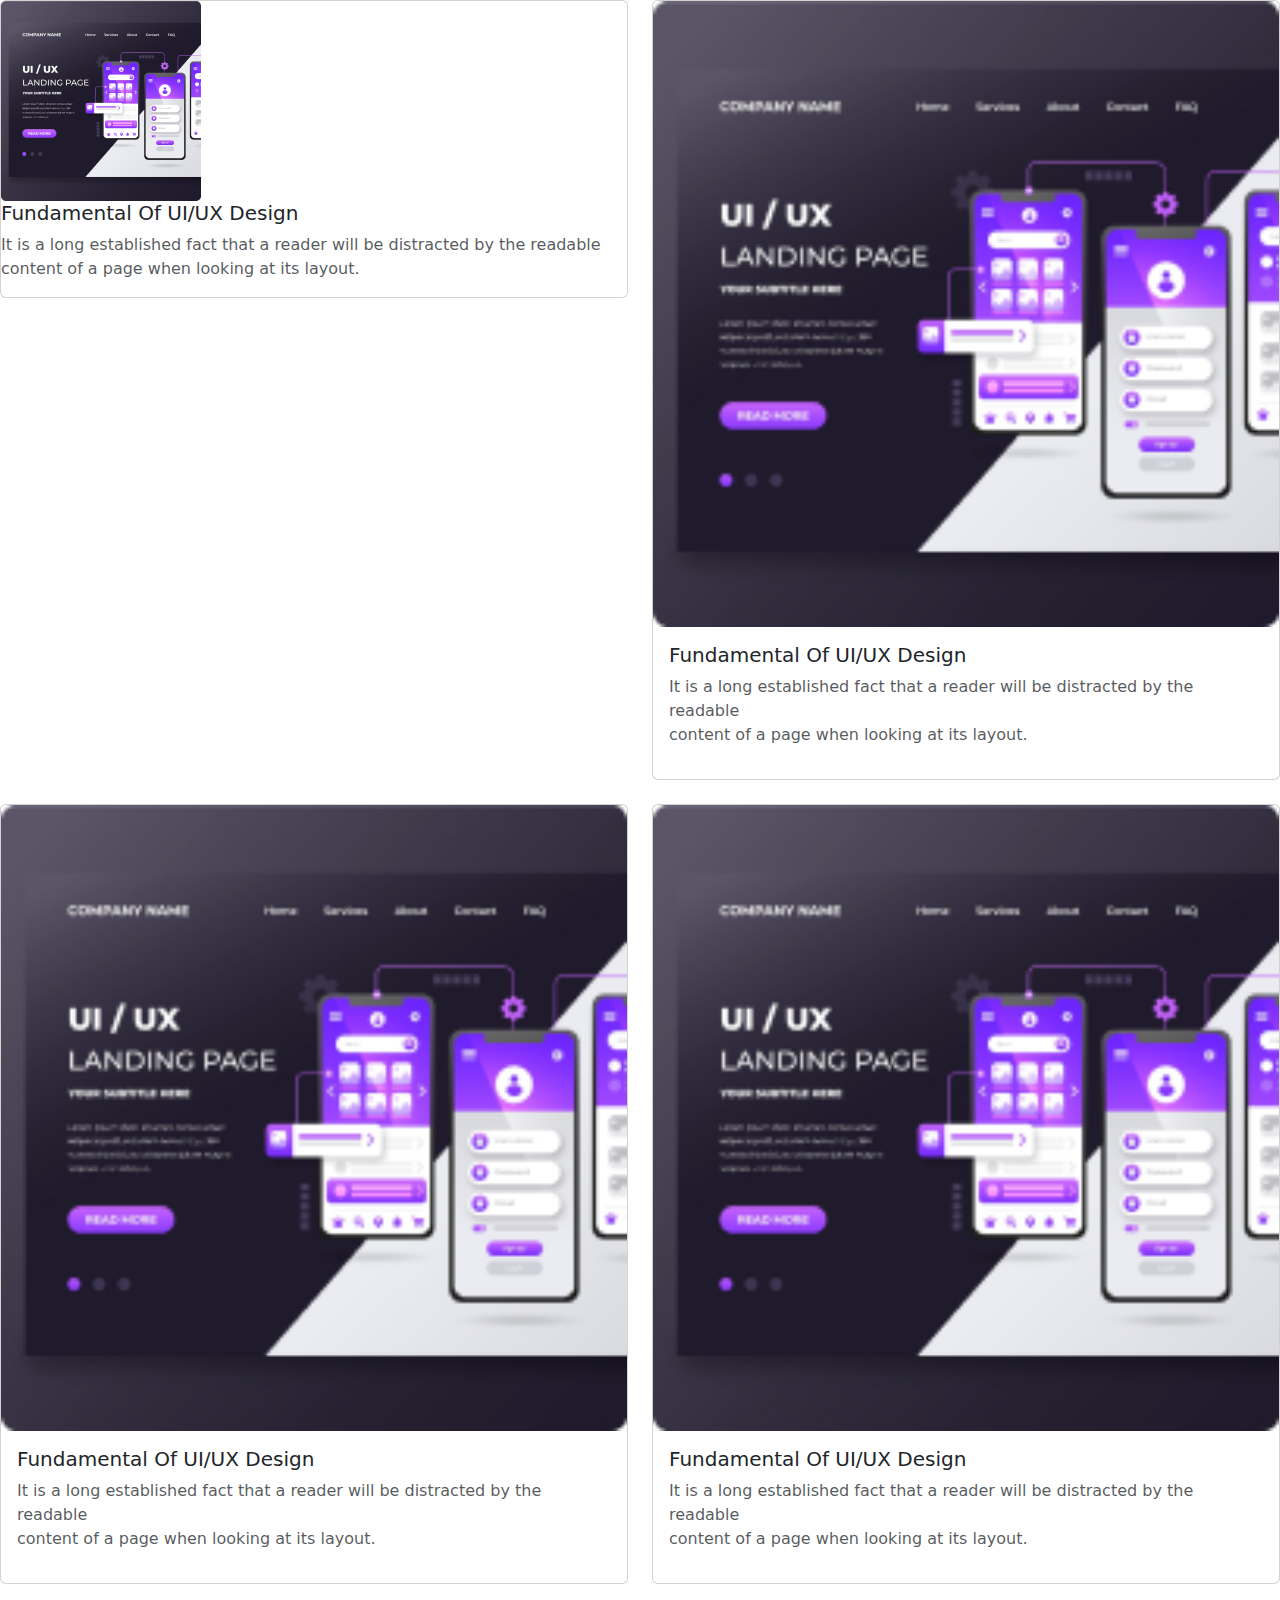
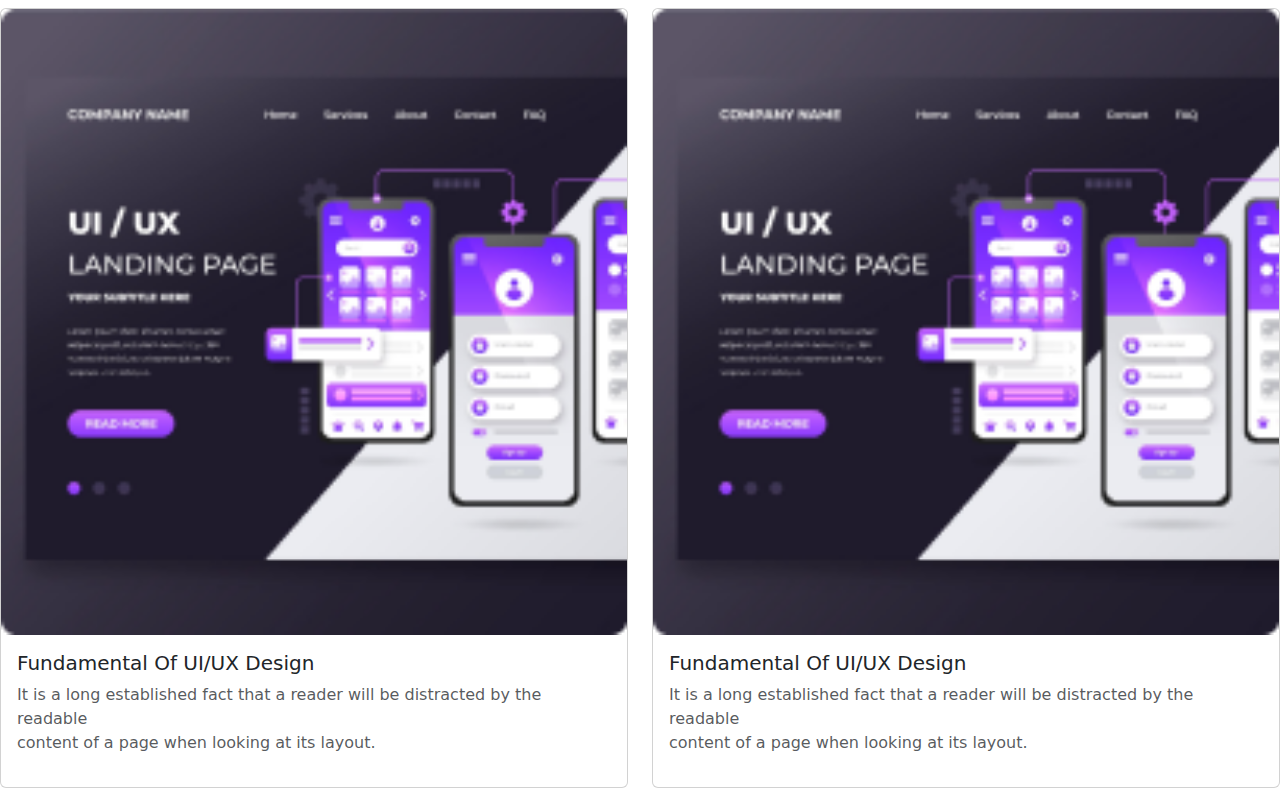
==== sd.html @ 64af266b "course name section  responsive" ====
<!DOCTYPE html>
<html lang="en">

<head>
    <meta charset="UTF-8">
    <meta http-equiv="X-UA-Compatible" content="IE=edge">
    <meta name="viewport" content="width=device-width, initial-scale=1.0">
    <title>Document</title>
    <link rel="stylesheet" href="	https://cdn.jsdelivr.net/npm/bootstrap@5.2.3/dist/css/bootstrap.min.css">
</head>

<body>
    <div class="row row-cols-1 row-cols-md-2 g-4">
        <div class="col">
            <div class="card ">
                <div class="d-flex flex-row">
                    <div>
                        <img src="images/course/course-1.png" class="img-fluid" alt="...">
                    </div>
                </div>
                <div class="">
                    <h5 class="card-title">Fundamental Of UI/UX Design</h5>
                    <p class="card-text text-muted">It is a long established fact that a reader will be distracted by
                        the readable
                        <br>
                        content of a page when looking at its layout.
                    </p>
                    </p>
                </div>
            </div>
        </div>
        <div class="col">
            <div class="card d-flex h-100">
                <img src="images/course/course-1.png" class="card-img-top" alt="...">
                <div class="card-body">
                    <h5 class="card-title">Fundamental Of UI/UX Design</h5>
                    <p class="card-text text-muted">It is a long established fact that a reader will be distracted by
                        the readable
                        <br>
                        content of a page when looking at its layout.
                    </p>
                    </p>
                </div>
            </div>
        </div>
        <div class="col">
            <div class="card d-flex h-100">
                <img src="images/course/course-1.png" class="card-img-top" alt="...">
                <div class="card-body">
                    <h5 class="card-title">Fundamental Of UI/UX Design</h5>
                    <p class="card-text text-muted">It is a long established fact that a reader will be distracted by
                        the readable
                        <br>
                        content of a page when looking at its layout.
                    </p>
                    </p>
                </div>
            </div>
        </div>
        <div class="col">
            <div class="card d-flex h-100">
                <img src="images/course/course-1.png" class="card-img-top" alt="...">
                <div class="card-body">
                    <h5 class="card-title">Fundamental Of UI/UX Design</h5>
                    <p class="card-text text-muted">It is a long established fact that a reader will be distracted by
                        the readable
                        <br>
                        content of a page when looking at its layout.
                    </p>
                    </p>
                </div>
            </div>
        </div>
        <div class="col">
            <div class="card d-flex h-100">
                <img src="images/course/course-1.png" class="card-img-top" alt="...">
                <div class="card-body">
                    <h5 class="card-title">Fundamental Of UI/UX Design</h5>
                    <p class="card-text text-muted">It is a long established fact that a reader will be distracted by
                        the readable
                        <br>
                        content of a page when looking at its layout.
                    </p>
                    </p>
                </div>
            </div>
        </div>
        <div class="col">
            <div class="card d-flex h-100">
                <img src="images/course/course-1.png" class="card-img-top" alt="...">
                <div class="card-body">
                    <h5 class="card-title">Fundamental Of UI/UX Design</h5>
                    <p class="card-text text-muted">It is a long established fact that a reader will be distracted by
                        the readable
                        <br>
                        content of a page when looking at its layout.
                    </p>
                    </p>
                </div>
            </div>
        </div>
    </div>


    <script src="https://cdn.jsdelivr.net/npm/bootstrap@5.2.3/dist/js/bootstrap.bundle.min.js"></script>
</body>

</html>
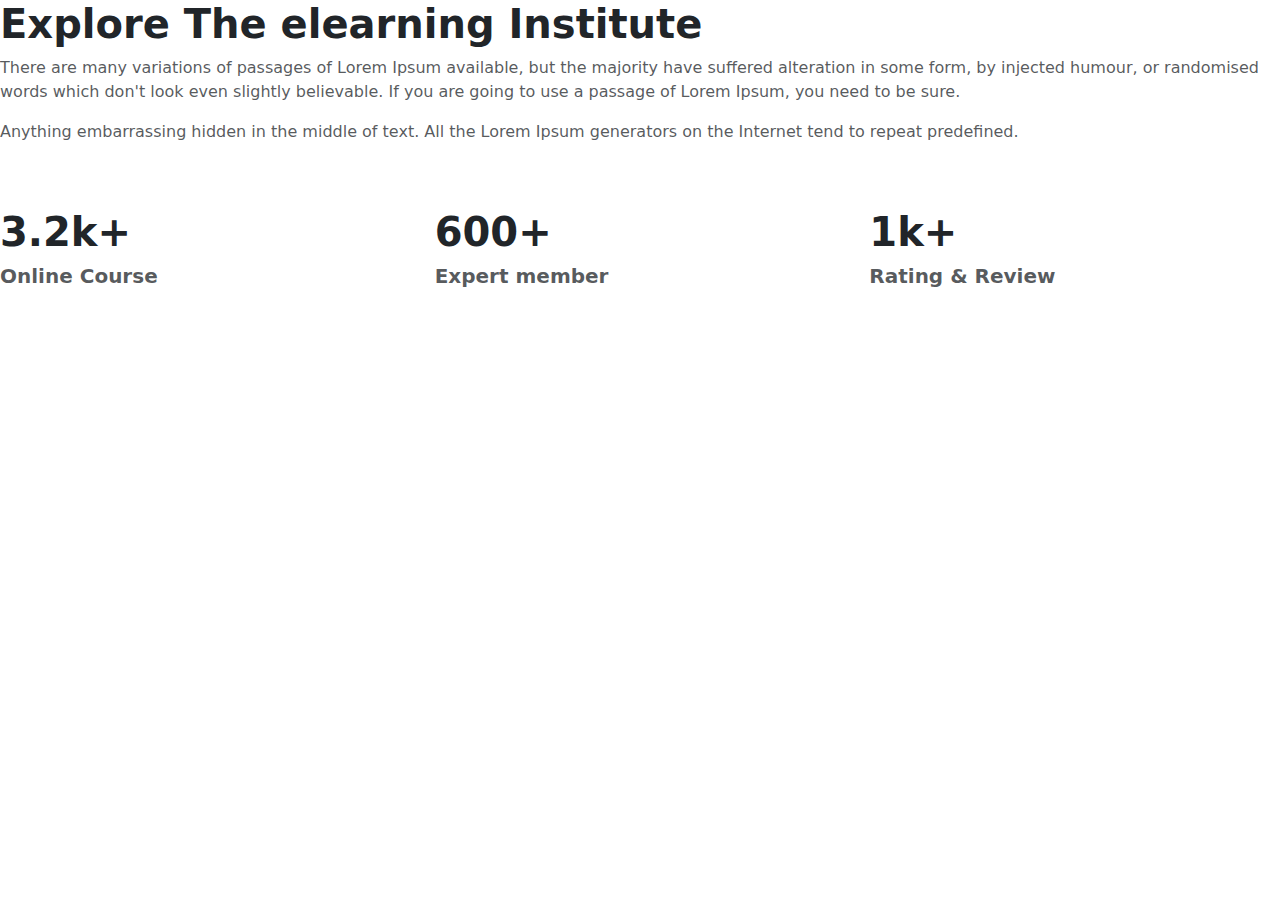
==== commit 0e927458: "Optional section" ====
--- a/sd.html
+++ b/sd.html
@@ -10,95 +10,38 @@
 </head>
 
 <body>
-    <div class="row row-cols-1 row-cols-md-2 g-4">
-        <div class="col">
-            <div class="card ">
-                <div class="d-flex flex-row">
-                    <div>
-                        <img src="images/course/course-1.png" class="img-fluid" alt="...">
-                    </div>
-                </div>
-                <div class="">
-                    <h5 class="card-title">Fundamental Of UI/UX Design</h5>
-                    <p class="card-text text-muted">It is a long established fact that a reader will be distracted by
-                        the readable
-                        <br>
-                        content of a page when looking at its layout.
-                    </p>
-                    </p>
-                </div>
+    <div class="col">
+        <h1 class="fw-bold">
+            Explore The elearning
+            Institute
+        </h1>
+        <p class="text-muted">
+            There are many variations of passages of Lorem Ipsum available, but the
+            majority have suffered alteration in some form, by injected humour, or
+            randomised words which don't look even slightly believable. If you are going
+            to use a passage of Lorem Ipsum, you need to be sure.
+        </p>
+        <p class="text-muted">
+            Anything embarrassing hidden in the middle of text. All the Lorem Ipsum
+            generators on the Internet tend to repeat predefined.
+        </p>
+        <div class="row row-cols-1 row-cols-lg-3 row-cols-md-2 row-cols-sm-2 pt-5">
+            <div class="col">
+                <h1 class="fw-bold">3.2k+</h1>
+                <h5 class="text-muted fw-bolder">Online Course</h5>
+            </div>
+            <div class="col">
+                <h1 class="fw-bold">600+</h1>
+                <h5 class="text-muted fw-bolder">Expert member</h5>
+            </div>
+            <div class="col">
+                <h1 class="fw-bold">1k+</h1>
+                <h5 class="text-muted fw-bolder">Rating & Review</h5>
             </div>
         </div>
-        <div class="col">
-            <div class="card d-flex h-100">
-                <img src="images/course/course-1.png" class="card-img-top" alt="...">
-                <div class="card-body">
-                    <h5 class="card-title">Fundamental Of UI/UX Design</h5>
-                    <p class="card-text text-muted">It is a long established fact that a reader will be distracted by
-                        the readable
-                        <br>
-                        content of a page when looking at its layout.
-                    </p>
-                    </p>
-                </div>
-            </div>
-        </div>
-        <div class="col">
-            <div class="card d-flex h-100">
-                <img src="images/course/course-1.png" class="card-img-top" alt="...">
-                <div class="card-body">
-                    <h5 class="card-title">Fundamental Of UI/UX Design</h5>
-                    <p class="card-text text-muted">It is a long established fact that a reader will be distracted by
-                        the readable
-                        <br>
-                        content of a page when looking at its layout.
-                    </p>
-                    </p>
-                </div>
-            </div>
-        </div>
-        <div class="col">
-            <div class="card d-flex h-100">
-                <img src="images/course/course-1.png" class="card-img-top" alt="...">
-                <div class="card-body">
-                    <h5 class="card-title">Fundamental Of UI/UX Design</h5>
-                    <p class="card-text text-muted">It is a long established fact that a reader will be distracted by
-                        the readable
-                        <br>
-                        content of a page when looking at its layout.
-                    </p>
-                    </p>
-                </div>
-            </div>
-        </div>
-        <div class="col">
-            <div class="card d-flex h-100">
-                <img src="images/course/course-1.png" class="card-img-top" alt="...">
-                <div class="card-body">
-                    <h5 class="card-title">Fundamental Of UI/UX Design</h5>
-                    <p class="card-text text-muted">It is a long established fact that a reader will be distracted by
-                        the readable
-                        <br>
-                        content of a page when looking at its layout.
-                    </p>
-                    </p>
-                </div>
-            </div>
-        </div>
-        <div class="col">
-            <div class="card d-flex h-100">
-                <img src="images/course/course-1.png" class="card-img-top" alt="...">
-                <div class="card-body">
-                    <h5 class="card-title">Fundamental Of UI/UX Design</h5>
-                    <p class="card-text text-muted">It is a long established fact that a reader will be distracted by
-                        the readable
-                        <br>
-                        content of a page when looking at its layout.
-                    </p>
-                    </p>
-                </div>
-            </div>
-        </div>
+
+
+
     </div>
 
 
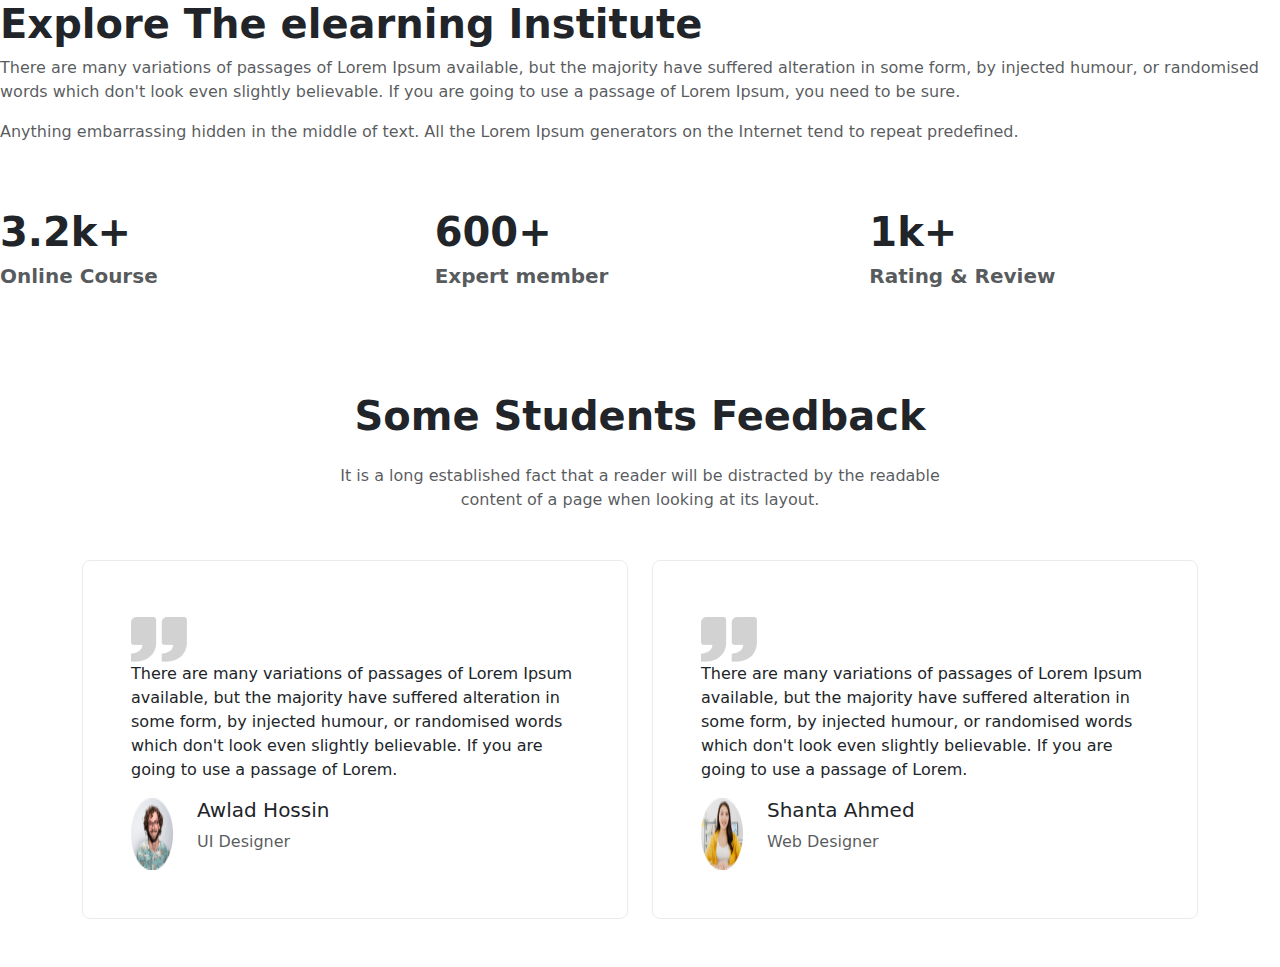
==== commit b0403412: "frequently asked question" ====
--- a/sd.html
+++ b/sd.html
@@ -39,8 +39,88 @@
                 <h5 class="text-muted fw-bolder">Rating & Review</h5>
             </div>
         </div>
+        <section class="container my-5">
+            <div class=" my-5 pt-5">
+                <h1 class="d-flex justify-content-center align-items-center fw-bold">
+                    Some Students Feedback
+                </h1>
+                <div class="text-muted d-flex justify-content-center align-items-center pt-3">
+                    It is a long established fact that a reader will be distracted by the readable
+
+                </div>
+                <div class=" text-muted d-flex justify-content-center align-items-center align-middle">content of a page
+                    when
+                    looking at its layout.
+                </div>
+
+            </div>
+
+            <div class="d-flex flex-sm-column flex-column flex-md-column flex-lg-row gap-4 ">
 
 
+                <div class="position-relative rounded-3 border border-light-subtle p-5">
+                    <div
+                        class="position-absolute top-50 start-0 translate-middle d-none d-sm-none d-md-none d-lg-block">
+                        <i class="fa-solid fa-angle-left"></i>
+                    </div>
+                    <div class="d-flex justify-content-between pt-2">
+                        <img class="img-fluid" src="images/comma.png">
+                        <div class="">
+                            <i class="fa-solid fa-star"></i>
+                            <i class="fa-solid fa-star"></i>
+                            <i class="fa-solid fa-star"></i>
+                            <i class="fa-solid fa-star"></i>
+                            <i class="fa-regular fa-star"></i>
+                        </div>
+                    </div>
+                    <p>There are many variations of passages of Lorem Ipsum available, but
+                        the majority have suffered alteration in some form, by injected
+                        humour, or randomised words which don't look even slightly
+                        believable. If you are going to use a passage of Lorem.</p>
+                    <div class="d-flex justify-content-start">
+                        <img class="img-fluid" src="images/student/student-5.png" alt="">
+                        <div class="ps-4">
+                            <h5>Awlad Hossin</h5>
+                            <p class="text-muted">UI Designer</p>
+                        </div>
+                    </div>
+                </div>
+
+
+                <div class="position-relative rounded-3 border border-light-subtle p-5">
+                    <div
+                        class="position-absolute top-50 start-100 translate-middle  d-none d-sm-none d-md-none d-lg-block">
+                        <i class="fa-solid fa-angle-right"></i>
+                    </div>
+                    <div class="d-flex justify-content-between pt-2">
+                        <img class="img-fluid" src="images/comma.png">
+                        <div class="">
+                            <i class="fa-solid fa-star"></i>
+                            <i class="fa-solid fa-star"></i>
+                            <i class="fa-solid fa-star"></i>
+                            <i class="fa-solid fa-star"></i>
+                            <i class="fa-regular fa-star"></i>
+                        </div>
+                    </div>
+                    <p>There are many variations of passages of Lorem Ipsum available, but
+                        the majority have suffered alteration in some form, by injected
+                        humour, or randomised words which don't look even slightly
+                        believable. If you are going to use a passage of Lorem.</p>
+                    <div class="d-flex justify-content-start">
+                        <img class="img-fluid" src="images/student/student-6.png" alt="">
+                        <div class="ps-4">
+                            <h5>Shanta Ahmed</h5>
+                            <p class="text-muted">Web Designer</p>
+                        </div>
+                    </div>
+                </div>
+
+            </div>
+            <div class="d-flex justify-content-center pt-3 align-items-center  d-flex d-sm-flex d-md-flex d-lg-none">
+                <button class="btn btn-primary btn-lg ">View All</button>
+            </div>
+
+        </section>
 
     </div>
 
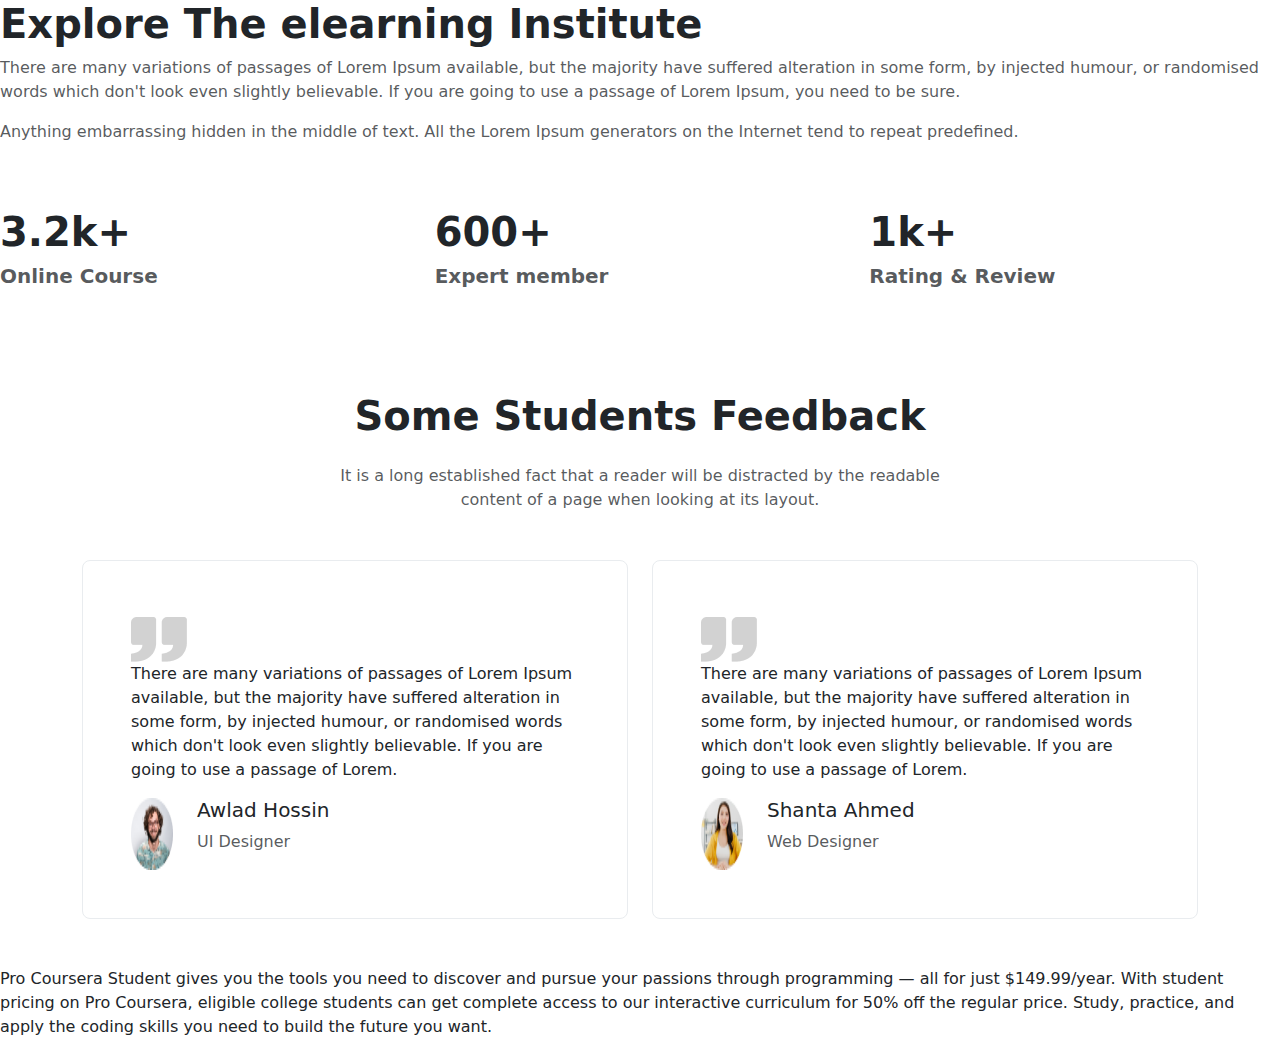
==== commit 6a881a7c: "Resigter" ====
--- a/sd.html
+++ b/sd.html
@@ -123,6 +123,14 @@
         </section>
 
     </div>
+    Pro Coursera Student gives you the tools you need to discover and pursue
+    your
+    passions through programming — all for just $149.99/year.
+    With student pricing on Pro Coursera, eligible college students can get
+    complete access to our interactive curriculum for 50% off the regular price.
+    Study, practice, and apply the coding skills you need to build the future
+    you
+    want.
 
 
     <script src="https://cdn.jsdelivr.net/npm/bootstrap@5.2.3/dist/js/bootstrap.bundle.min.js"></script>
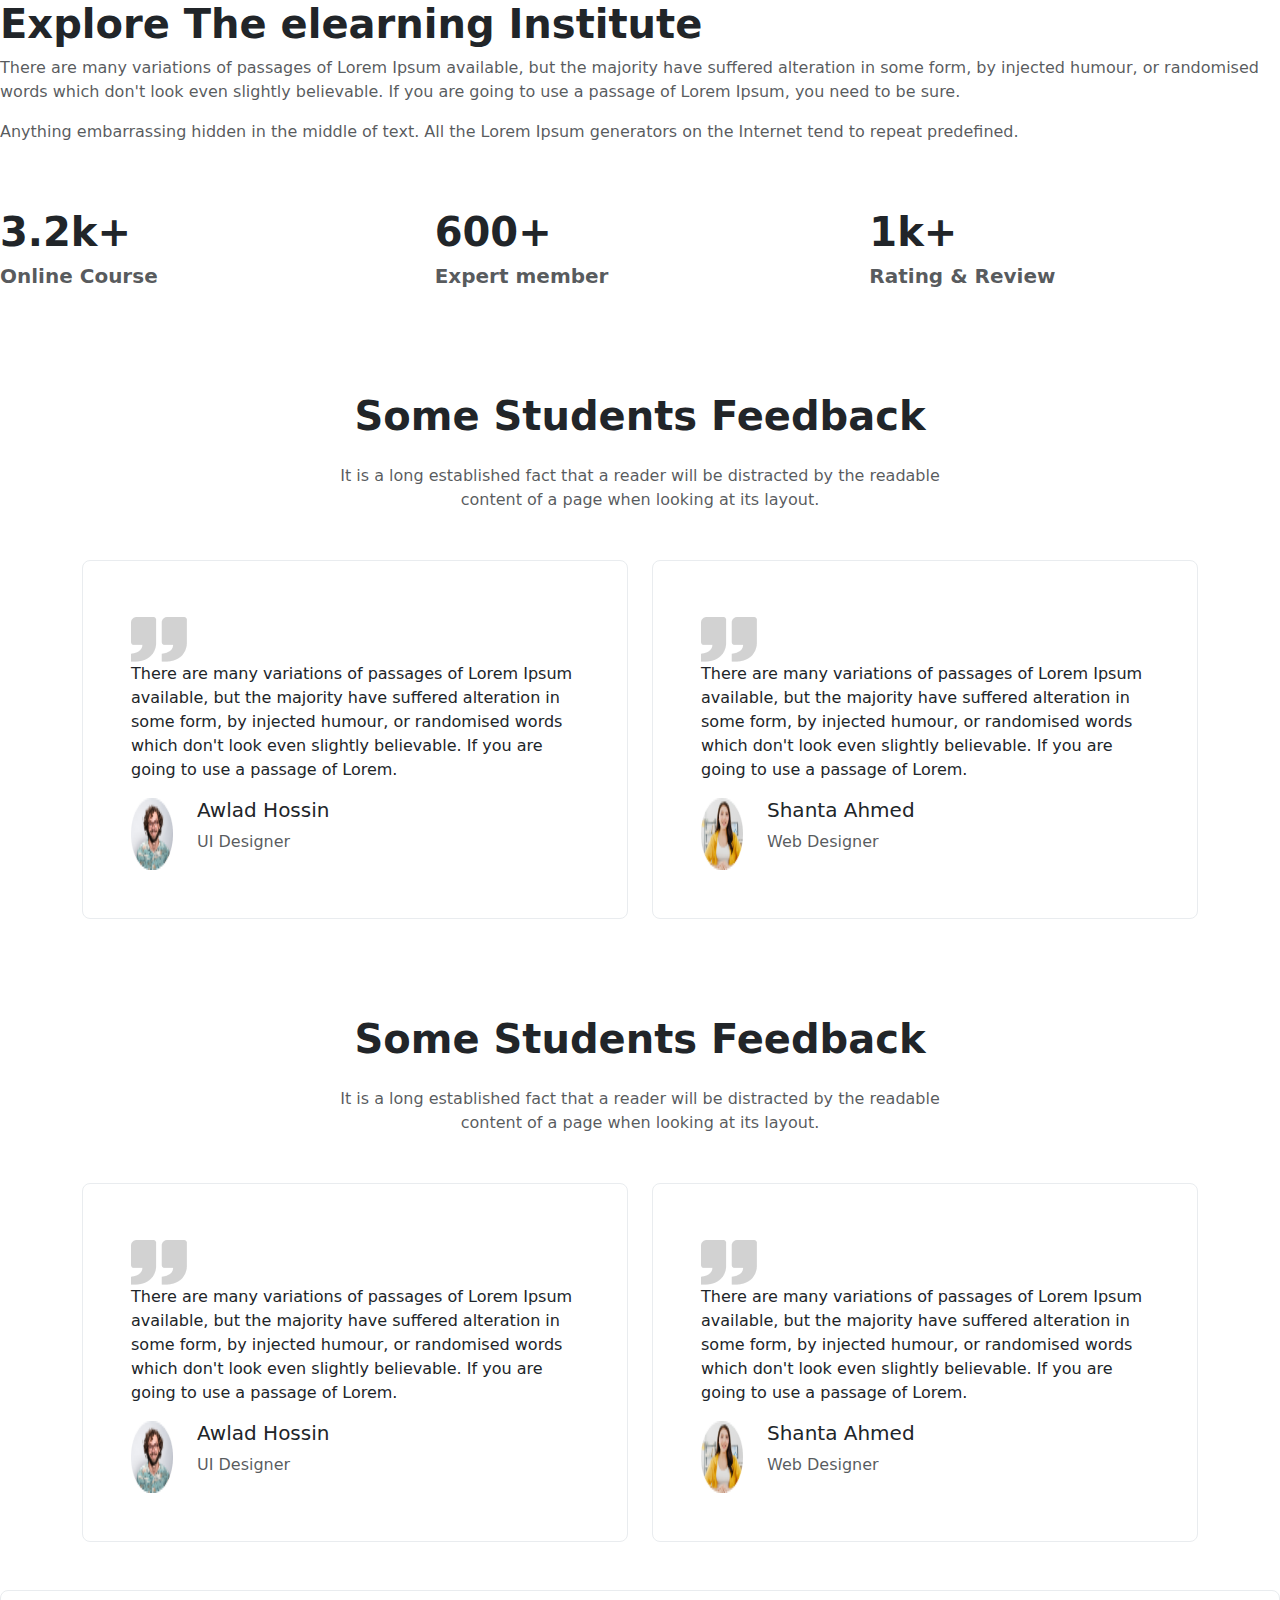
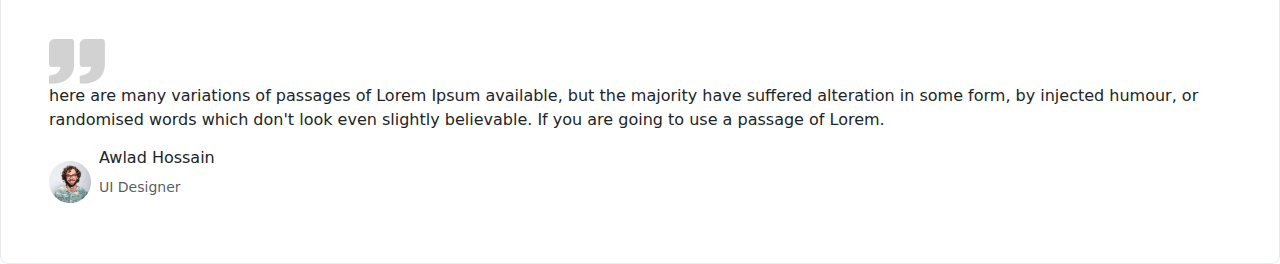
==== commit 67842c22: "color" ====
--- a/sd.html
+++ b/sd.html
@@ -123,15 +123,114 @@
         </section>
 
     </div>
-    Pro Coursera Student gives you the tools you need to discover and pursue
-    your
-    passions through programming — all for just $149.99/year.
-    With student pricing on Pro Coursera, eligible college students can get
-    complete access to our interactive curriculum for 50% off the regular price.
-    Study, practice, and apply the coding skills you need to build the future
-    you
-    want.
-
+    <section class="container my-5">
+        <div class=" my-5 pt-5">
+            <h1 class="d-flex justify-content-center align-items-center fw-bold">
+                Some Students Feedback
+            </h1>
+            <div class="text-muted d-flex justify-content-center align-items-center pt-3">
+                It is a long established fact that a reader will be distracted by the readable
+
+            </div>
+            <div class=" text-muted d-flex justify-content-center align-items-center align-middle">content of a page
+                when
+                looking at its layout.
+            </div>
+
+        </div>
+
+        <div class="d-flex flex-sm-column flex-column flex-md-column flex-lg-row gap-4 ">
+
+
+            <div class="position-relative rounded-3 border border-light-subtle p-5">
+                <div class="position-absolute top-50 start-0 translate-middle d-none d-sm-none d-md-none d-lg-block">
+                    <i class="fa-solid fa-angle-left"></i>
+                </div>
+                <div class="d-flex justify-content-between pt-2">
+                    <img class="img-fluid" src="images/comma.png">
+                    <div class="">
+                        <i class="fa-solid fa-star"></i>
+                        <i class="fa-solid fa-star"></i>
+                        <i class="fa-solid fa-star"></i>
+                        <i class="fa-solid fa-star"></i>
+                        <i class="fa-regular fa-star"></i>
+                    </div>
+                </div>
+                <p>There are many variations of passages of Lorem Ipsum available, but
+                    the majority have suffered alteration in some form, by injected
+                    humour, or randomised words which don't look even slightly
+                    believable. If you are going to use a passage of Lorem.</p>
+                <div class="d-flex justify-content-start">
+                    <img class="img-fluid" src="images/student/student-5.png" alt="">
+                    <div class="ps-4">
+                        <h5>Awlad Hossin</h5>
+                        <p class="text-muted">UI Designer</p>
+                    </div>
+                </div>
+            </div>
+
+
+            <div class="position-relative rounded-3 border border-light-subtle p-5">
+                <div class="position-absolute top-50 start-100 translate-middle  d-none d-sm-none d-md-none d-lg-block">
+                    <i class="fa-solid fa-angle-right"></i>
+                </div>
+                <div class="d-flex justify-content-between pt-2">
+                    <img class="img-fluid" src="images/comma.png">
+                    <div class="">
+                        <i class="fa-solid fa-star"></i>
+                        <i class="fa-solid fa-star"></i>
+                        <i class="fa-solid fa-star"></i>
+                        <i class="fa-solid fa-star"></i>
+                        <i class="fa-regular fa-star"></i>
+                    </div>
+                </div>
+                <p>There are many variations of passages of Lorem Ipsum available, but
+                    the majority have suffered alteration in some form, by injected
+                    humour, or randomised words which don't look even slightly
+                    believable. If you are going to use a passage of Lorem.</p>
+                <div class="d-flex justify-content-start">
+                    <img class="img-fluid" src="images/student/student-6.png" alt="">
+                    <div class="ps-4">
+                        <h5>Shanta Ahmed</h5>
+                        <p class="text-muted">Web Designer</p>
+                    </div>
+                </div>
+            </div>
+
+        </div>
+        <div class="d-flex justify-content-center pt-3 align-items-center  d-flex d-sm-flex d-md-flex d-lg-none">
+            <button class="btn btn-primary btn-lg ">View All</button>
+        </div>
+
+    </section>
+    <div class=" border border-light-subtle p-5 rounded-3">
+        <div class="d-flex justify-content-between">
+            <img src="images/comma.png" alt="">
+            <div class="">
+                <i class="fa-solid fa-star"></i>
+                <i class="fa-solid fa-star"></i>
+                <i class="fa-solid fa-star"></i>
+                <i class="fa-solid fa-star"></i>
+                <i class="fa-regular fa-star"></i>
+            </div>
+        </div>
+        <p>
+            here are many variations of passages of Lorem Ipsum available, but
+            the majority have suffered alteration in some form, by injected
+            humour, or randomised words which don't look even slightly
+            believable. If you are going to use a passage of Lorem.
+        </p>
+        <div class=" d-flex justify-content-start align-items-center">
+            <img src="images/student/student-5.png " alt="">
+            <div class=" ps-2">
+                <h6 class="color-muted">Awlad Hossain</h6>
+                <p>
+                    <small class="text-muted">UI Designer</small>
+                </p>
+            </div>
+        </div>
+
+    </div>
 
     <script src="https://cdn.jsdelivr.net/npm/bootstrap@5.2.3/dist/js/bootstrap.bundle.min.js"></script>
 </body>
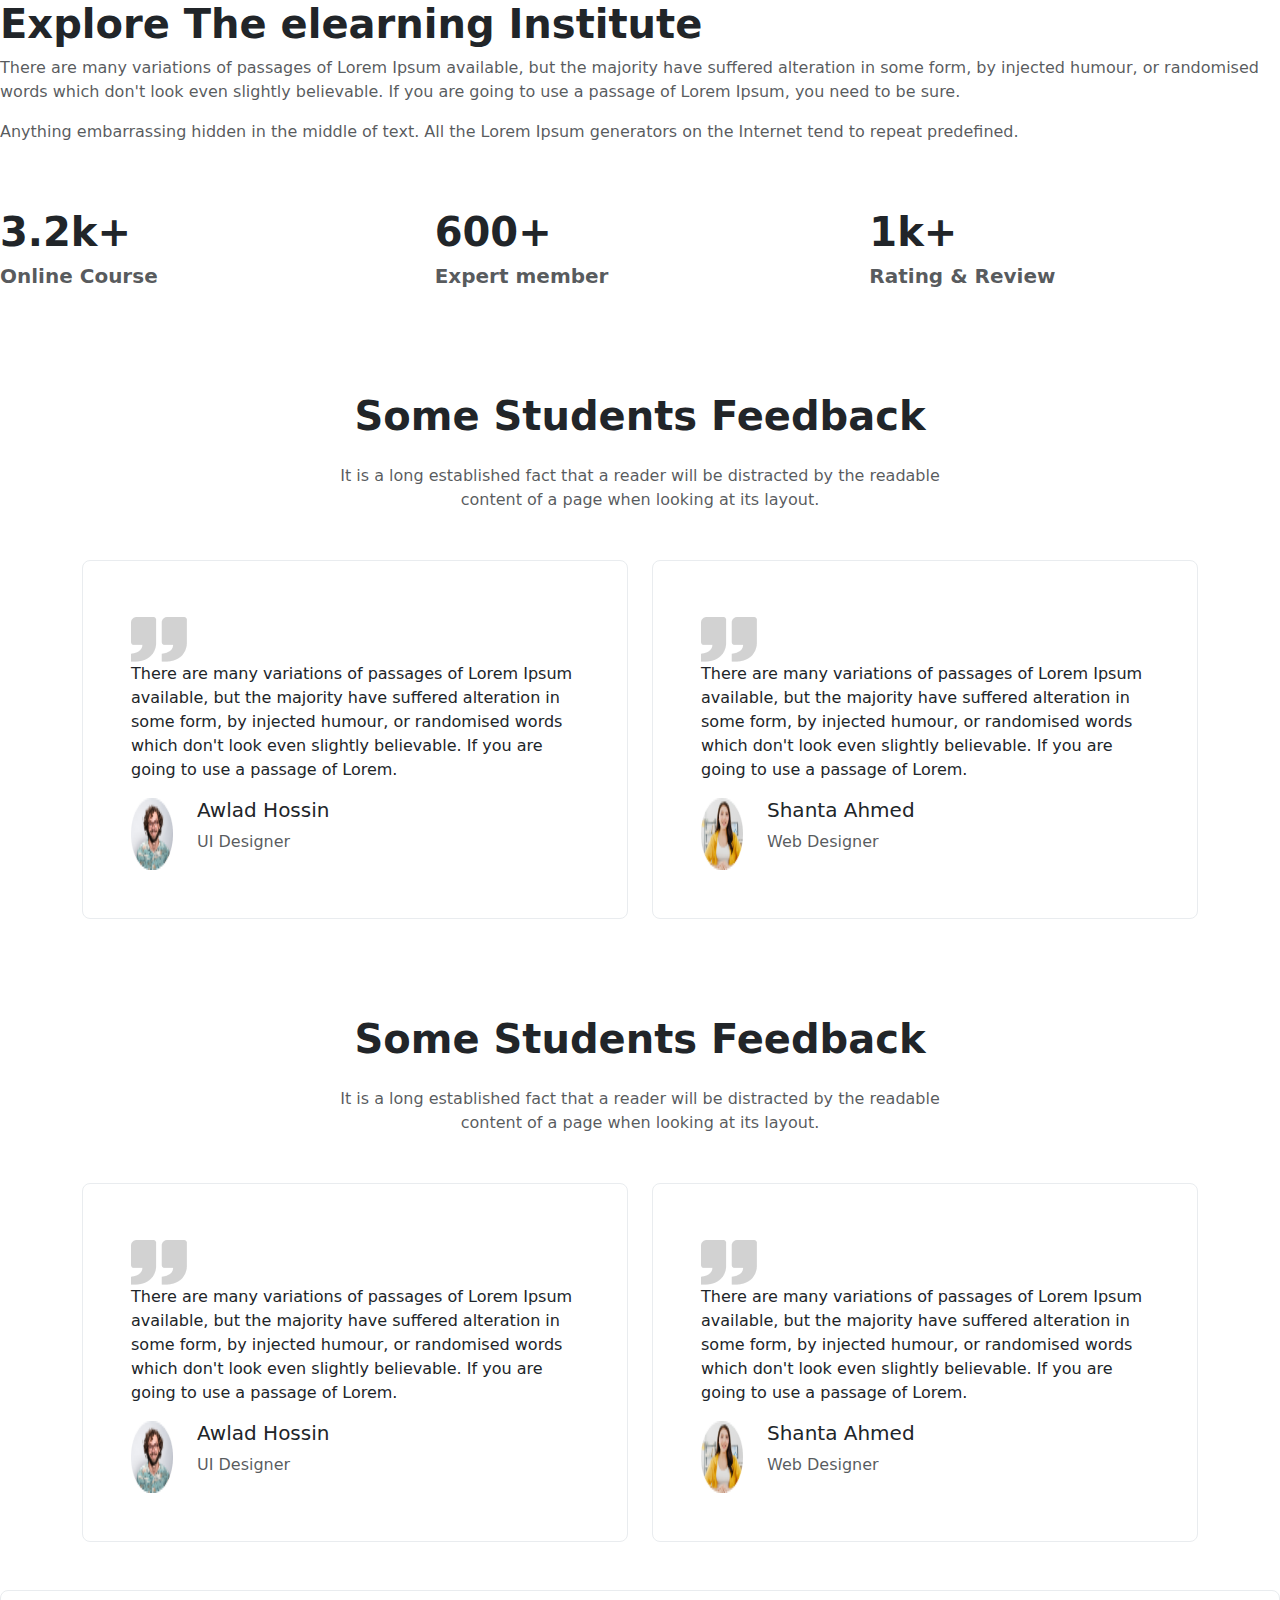
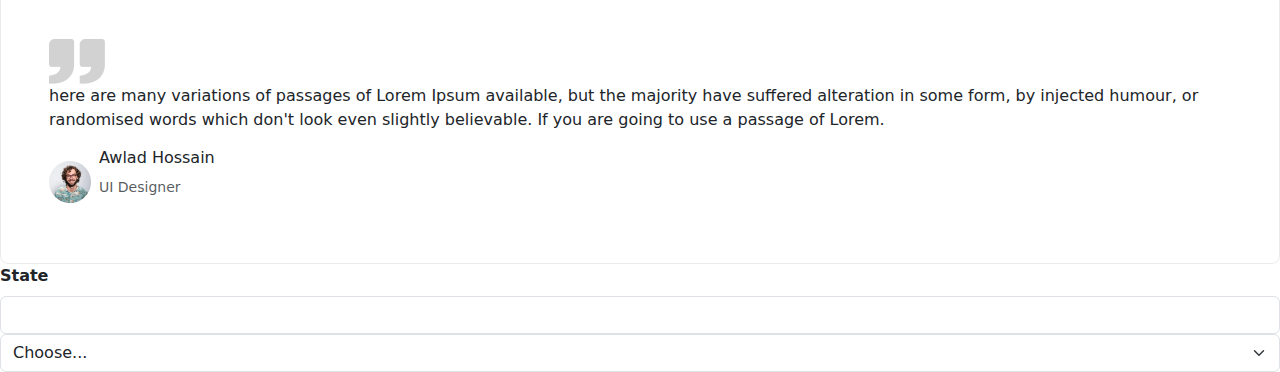
==== commit b5532224: "again correction" ====
--- a/sd.html
+++ b/sd.html
@@ -232,6 +232,20 @@
 
     </div>
 
+
+
+    <label for="exampleInputState" class="form-label"><strong>
+            State
+        </strong>
+
+    </label>
+    <input type="text" class="form-control" id="exampleInputState">
+    <select class="form-select" aria-label="Default select example">
+        <option selected>Choose...</option>
+        <option value="1">One</option>
+        <option value="2">Two</option>
+        <option value="3">Three</option>
+    </select>
     <script src="https://cdn.jsdelivr.net/npm/bootstrap@5.2.3/dist/js/bootstrap.bundle.min.js"></script>
 </body>
 
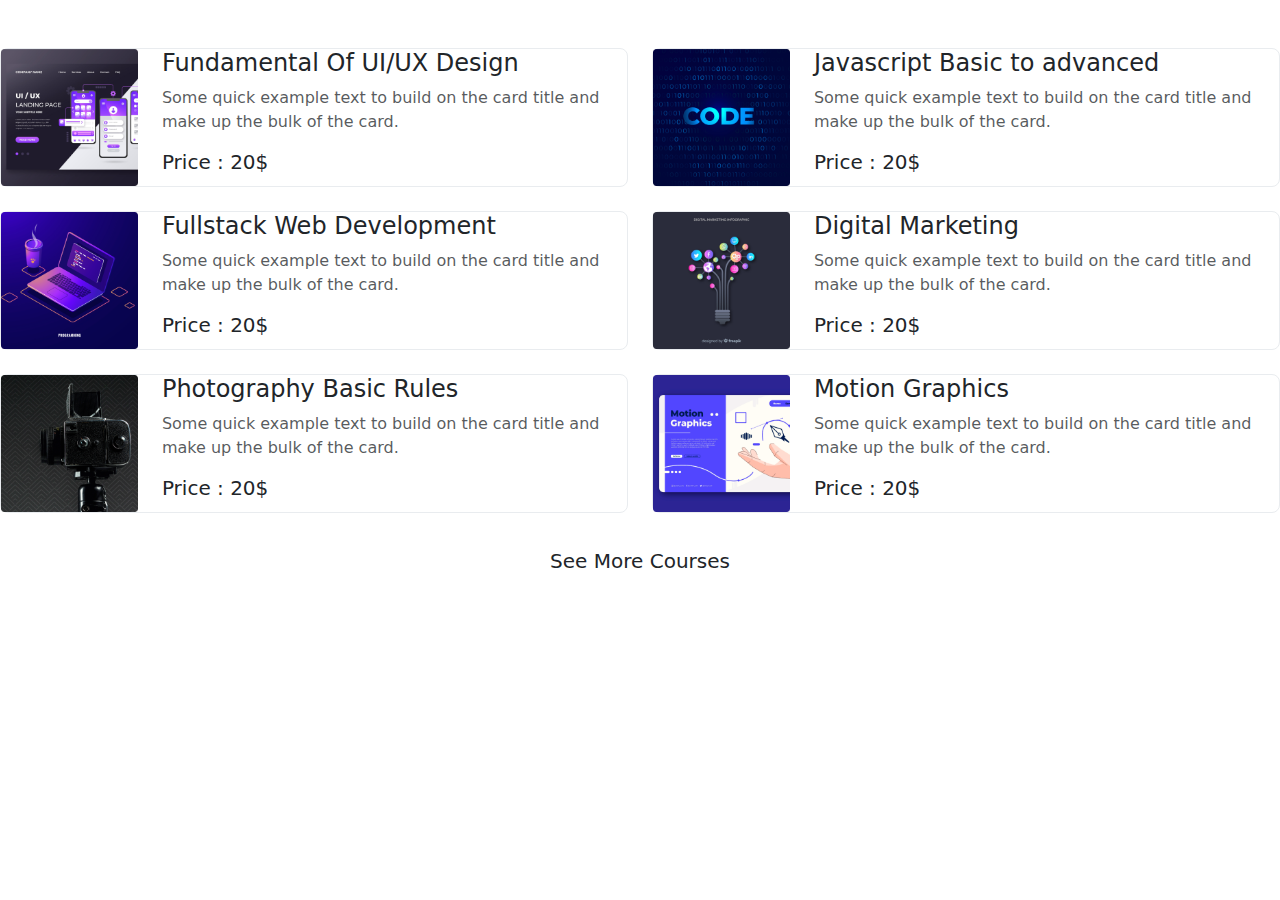
==== commit bdf03062: "complete" ====
--- a/sd.html
+++ b/sd.html
@@ -10,242 +10,102 @@
 </head>
 
 <body>
-    <div class="col">
-        <h1 class="fw-bold">
-            Explore The elearning
-            Institute
-        </h1>
-        <p class="text-muted">
-            There are many variations of passages of Lorem Ipsum available, but the
-            majority have suffered alteration in some form, by injected humour, or
-            randomised words which don't look even slightly believable. If you are going
-            to use a passage of Lorem Ipsum, you need to be sure.
-        </p>
-        <p class="text-muted">
-            Anything embarrassing hidden in the middle of text. All the Lorem Ipsum
-            generators on the Internet tend to repeat predefined.
-        </p>
-        <div class="row row-cols-1 row-cols-lg-3 row-cols-md-2 row-cols-sm-2 pt-5">
+    <div class="my-5 ">
+
+        <div class="row row-cols-1 row-cols-md-1 row-cols-lg-2 row-cols-sm-1 ">
             <div class="col">
-                <h1 class="fw-bold">3.2k+</h1>
-                <h5 class="text-muted fw-bolder">Online Course</h5>
-            </div>
-            <div class="col">
-                <h1 class="fw-bold">600+</h1>
-                <h5 class="text-muted fw-bolder">Expert member</h5>
-            </div>
-            <div class="col">
-                <h1 class="fw-bold">1k+</h1>
-                <h5 class="text-muted fw-bolder">Rating & Review</h5>
-            </div>
-        </div>
-        <section class="container my-5">
-            <div class=" my-5 pt-5">
-                <h1 class="d-flex justify-content-center align-items-center fw-bold">
-                    Some Students Feedback
-                </h1>
-                <div class="text-muted d-flex justify-content-center align-items-center pt-3">
-                    It is a long established fact that a reader will be distracted by the readable
-
-                </div>
-                <div class=" text-muted d-flex justify-content-center align-items-center align-middle">content of a page
-                    when
-                    looking at its layout.
-                </div>
-
-            </div>
-
-            <div class="d-flex flex-sm-column flex-column flex-md-column flex-lg-row gap-4 ">
-
-
-                <div class="position-relative rounded-3 border border-light-subtle p-5">
-                    <div
-                        class="position-absolute top-50 start-0 translate-middle d-none d-sm-none d-md-none d-lg-block">
-                        <i class="fa-solid fa-angle-left"></i>
+                <div
+                    class=" gy-4 d-flex flex-sm-column flex-md-row flex-column border rounded-3 border-light-subtle ps-0 ">
+                    <div class="d-flex justify-content-center">
+                        <img class="img-fluid" src="images/course/course-1.png" alt="image of course ">
                     </div>
-                    <div class="d-flex justify-content-between pt-2">
-                        <img class="img-fluid" src="images/comma.png">
-                        <div class="">
-                            <i class="fa-solid fa-star"></i>
-                            <i class="fa-solid fa-star"></i>
-                            <i class="fa-solid fa-star"></i>
-                            <i class="fa-solid fa-star"></i>
-                            <i class="fa-regular fa-star"></i>
-                        </div>
-                    </div>
-                    <p>There are many variations of passages of Lorem Ipsum available, but
-                        the majority have suffered alteration in some form, by injected
-                        humour, or randomised words which don't look even slightly
-                        believable. If you are going to use a passage of Lorem.</p>
-                    <div class="d-flex justify-content-start">
-                        <img class="img-fluid" src="images/student/student-5.png" alt="">
-                        <div class="ps-4">
-                            <h5>Awlad Hossin</h5>
-                            <p class="text-muted">UI Designer</p>
-                        </div>
-                    </div>
-                </div>
-
-
-                <div class="position-relative rounded-3 border border-light-subtle p-5">
-                    <div
-                        class="position-absolute top-50 start-100 translate-middle  d-none d-sm-none d-md-none d-lg-block">
-                        <i class="fa-solid fa-angle-right"></i>
-                    </div>
-                    <div class="d-flex justify-content-between pt-2">
-                        <img class="img-fluid" src="images/comma.png">
-                        <div class="">
-                            <i class="fa-solid fa-star"></i>
-                            <i class="fa-solid fa-star"></i>
-                            <i class="fa-solid fa-star"></i>
-                            <i class="fa-solid fa-star"></i>
-                            <i class="fa-regular fa-star"></i>
-                        </div>
-                    </div>
-                    <p>There are many variations of passages of Lorem Ipsum available, but
-                        the majority have suffered alteration in some form, by injected
-                        humour, or randomised words which don't look even slightly
-                        believable. If you are going to use a passage of Lorem.</p>
-                    <div class="d-flex justify-content-start">
-                        <img class="img-fluid" src="images/student/student-6.png" alt="">
-                        <div class="ps-4">
-                            <h5>Shanta Ahmed</h5>
-                            <p class="text-muted">Web Designer</p>
-                        </div>
-                    </div>
-                </div>
-
-            </div>
-            <div class="d-flex justify-content-center pt-3 align-items-center  d-flex d-sm-flex d-md-flex d-lg-none">
-                <button class="btn btn-primary btn-lg ">View All</button>
-            </div>
-
-        </section>
-
-    </div>
-    <section class="container my-5">
-        <div class=" my-5 pt-5">
-            <h1 class="d-flex justify-content-center align-items-center fw-bold">
-                Some Students Feedback
-            </h1>
-            <div class="text-muted d-flex justify-content-center align-items-center pt-3">
-                It is a long established fact that a reader will be distracted by the readable
-
-            </div>
-            <div class=" text-muted d-flex justify-content-center align-items-center align-middle">content of a page
-                when
-                looking at its layout.
-            </div>
-
-        </div>
-
-        <div class="d-flex flex-sm-column flex-column flex-md-column flex-lg-row gap-4 ">
-
-
-            <div class="position-relative rounded-3 border border-light-subtle p-5">
-                <div class="position-absolute top-50 start-0 translate-middle d-none d-sm-none d-md-none d-lg-block">
-                    <i class="fa-solid fa-angle-left"></i>
-                </div>
-                <div class="d-flex justify-content-between pt-2">
-                    <img class="img-fluid" src="images/comma.png">
-                    <div class="">
-                        <i class="fa-solid fa-star"></i>
-                        <i class="fa-solid fa-star"></i>
-                        <i class="fa-solid fa-star"></i>
-                        <i class="fa-solid fa-star"></i>
-                        <i class="fa-regular fa-star"></i>
-                    </div>
-                </div>
-                <p>There are many variations of passages of Lorem Ipsum available, but
-                    the majority have suffered alteration in some form, by injected
-                    humour, or randomised words which don't look even slightly
-                    believable. If you are going to use a passage of Lorem.</p>
-                <div class="d-flex justify-content-start">
-                    <img class="img-fluid" src="images/student/student-5.png" alt="">
                     <div class="ps-4">
-                        <h5>Awlad Hossin</h5>
-                        <p class="text-muted">UI Designer</p>
+                        <h4 class="color-muted ">Fundamental Of UI/UX Design</h4>
+                        <p class="text-muted">Some quick example text to build on the card title
+                            and make up the bulk of the card.</p>
+                        <h5 class="text-sky">Price : 20$</h5>
                     </div>
                 </div>
             </div>
-
-
-            <div class="position-relative rounded-3 border border-light-subtle p-5">
-                <div class="position-absolute top-50 start-100 translate-middle  d-none d-sm-none d-md-none d-lg-block">
-                    <i class="fa-solid fa-angle-right"></i>
-                </div>
-                <div class="d-flex justify-content-between pt-2">
-                    <img class="img-fluid" src="images/comma.png">
-                    <div class="">
-                        <i class="fa-solid fa-star"></i>
-                        <i class="fa-solid fa-star"></i>
-                        <i class="fa-solid fa-star"></i>
-                        <i class="fa-solid fa-star"></i>
-                        <i class="fa-regular fa-star"></i>
+            <div class="col">
+                <div
+                    class="gy-4  d-flex flex-sm-column flex-md-row flex-column border rounded-3 border-light-subtle ps-0 ">
+                    <div class="d-flex justify-content-center">
+                        <img class="img-fluid" src="images/course/course-2.png" alt="image of course ">
                     </div>
-                </div>
-                <p>There are many variations of passages of Lorem Ipsum available, but
-                    the majority have suffered alteration in some form, by injected
-                    humour, or randomised words which don't look even slightly
-                    believable. If you are going to use a passage of Lorem.</p>
-                <div class="d-flex justify-content-start">
-                    <img class="img-fluid" src="images/student/student-6.png" alt="">
                     <div class="ps-4">
-                        <h5>Shanta Ahmed</h5>
-                        <p class="text-muted">Web Designer</p>
+                        <h4 class="color-muted">Javascript Basic to advanced</h4>
+                        <p class="text-muted">Some quick example text to build on the card title
+                            and make up the bulk of the card.</p>
+                        <h5 class="text-sky">Price : 20$</h5>
                     </div>
                 </div>
             </div>
-
         </div>
-        <div class="d-flex justify-content-center pt-3 align-items-center  d-flex d-sm-flex d-md-flex d-lg-none">
-            <button class="btn btn-primary btn-lg ">View All</button>
-        </div>
-
-    </section>
-    <div class=" border border-light-subtle p-5 rounded-3">
-        <div class="d-flex justify-content-between">
-            <img src="images/comma.png" alt="">
-            <div class="">
-                <i class="fa-solid fa-star"></i>
-                <i class="fa-solid fa-star"></i>
-                <i class="fa-solid fa-star"></i>
-                <i class="fa-solid fa-star"></i>
-                <i class="fa-regular fa-star"></i>
+        <div class="row row-cols-1 row-cols-md-1 row-cols-sm-1 row-cols-lg-2 my-4">
+            <div class="col">
+                <div
+                    class="gy-4  d-flex flex-sm-column flex-md-row flex-column border rounded-3 border-light-subtle ps-0 ">
+                    <div class="d-flex justify-content-center">
+                        <img class="img-fluid" src="images/course/course-3.png" alt="image of course ">
+                    </div>
+                    <div class="ps-4">
+                        <h4 class="color-muted ">Fullstack Web Development</h4>
+                        <p class="text-muted">Some quick example text to build on the card title
+                            and make up the bulk of the card.</p>
+                        <h5 class="text-sky">Price : 20$</h5>
+                    </div>
+                </div>
+            </div>
+            <div class="col">
+                <div
+                    class=" gy-4 d-flex flex-sm-column flex-md-row flex-column border rounded-3 border-light-subtle ps-0 ">
+                    <div class="d-flex justify-content-center">
+                        <img class="img-fluid" src="images/course/course-4.png" alt="image of course ">
+                    </div>
+                    <div class="ps-4">
+                        <h4 class="color-muted">Digital Marketing</h4>
+                        <p class="text-muted">Some quick example text to build on the card title
+                            and make up the bulk of the card.</p>
+                        <h5 class="text-sky">Price : 20$</h5>
+                    </div>
+                </div>
             </div>
         </div>
-        <p>
-            here are many variations of passages of Lorem Ipsum available, but
-            the majority have suffered alteration in some form, by injected
-            humour, or randomised words which don't look even slightly
-            believable. If you are going to use a passage of Lorem.
-        </p>
-        <div class=" d-flex justify-content-start align-items-center">
-            <img src="images/student/student-5.png " alt="">
-            <div class=" ps-2">
-                <h6 class="color-muted">Awlad Hossain</h6>
-                <p>
-                    <small class="text-muted">UI Designer</small>
-                </p>
+        <div class="row row-cols-1 row-cols-md-1 row-cols-sm-1 row-cols-lg-2 my-4">
+            <div class="col">
+                <div
+                    class="gy-4  d-flex flex-sm-column flex-md-row flex-column border rounded-3 border-light-subtle ps-0 ">
+                    <div class="d-flex justify-content-center">
+                        <img class="img-fluid" src="images/course/course-5.png" alt="image of course ">
+                    </div>
+                    <div class="ps-4">
+                        <h4 class="color-muted ">Photography Basic Rules</h4>
+                        <p class="text-muted">Some quick example text to build on the card title
+                            and make up the bulk of the card.</p>
+                        <h5 class="text-sky">Price : 20$</h5>
+                    </div>
+                </div>
+            </div>
+            <div class="col">
+                <div
+                    class=" gy-4 d-flex flex-sm-column flex-md-row flex-column border rounded-3 border-light-subtle ps-0 ">
+                    <div class="d-flex justify-content-center">
+                        <img class="img-fluid" src="images/course/course-6.png" alt="image of course ">
+                    </div>
+                    <div class="ps-4">
+                        <h4 class="color-muted">Motion Graphics</h4>
+                        <p class="text-muted">Some quick example text to build on the card title
+                            and make up the bulk of the card.</p>
+                        <h5 class="text-sky">Price : 20$</h5>
+                    </div>
+                </div>
             </div>
         </div>
-
+        <div class="d-flex justify-content-center align-items-center">
+            <button class="btn btn-sky  btn-lg ">See More Courses</button>
+        </div>
     </div>
-
-
-
-    <label for="exampleInputState" class="form-label"><strong>
-            State
-        </strong>
-
-    </label>
-    <input type="text" class="form-control" id="exampleInputState">
-    <select class="form-select" aria-label="Default select example">
-        <option selected>Choose...</option>
-        <option value="1">One</option>
-        <option value="2">Two</option>
-        <option value="3">Three</option>
-    </select>
     <script src="https://cdn.jsdelivr.net/npm/bootstrap@5.2.3/dist/js/bootstrap.bundle.min.js"></script>
 </body>
 
